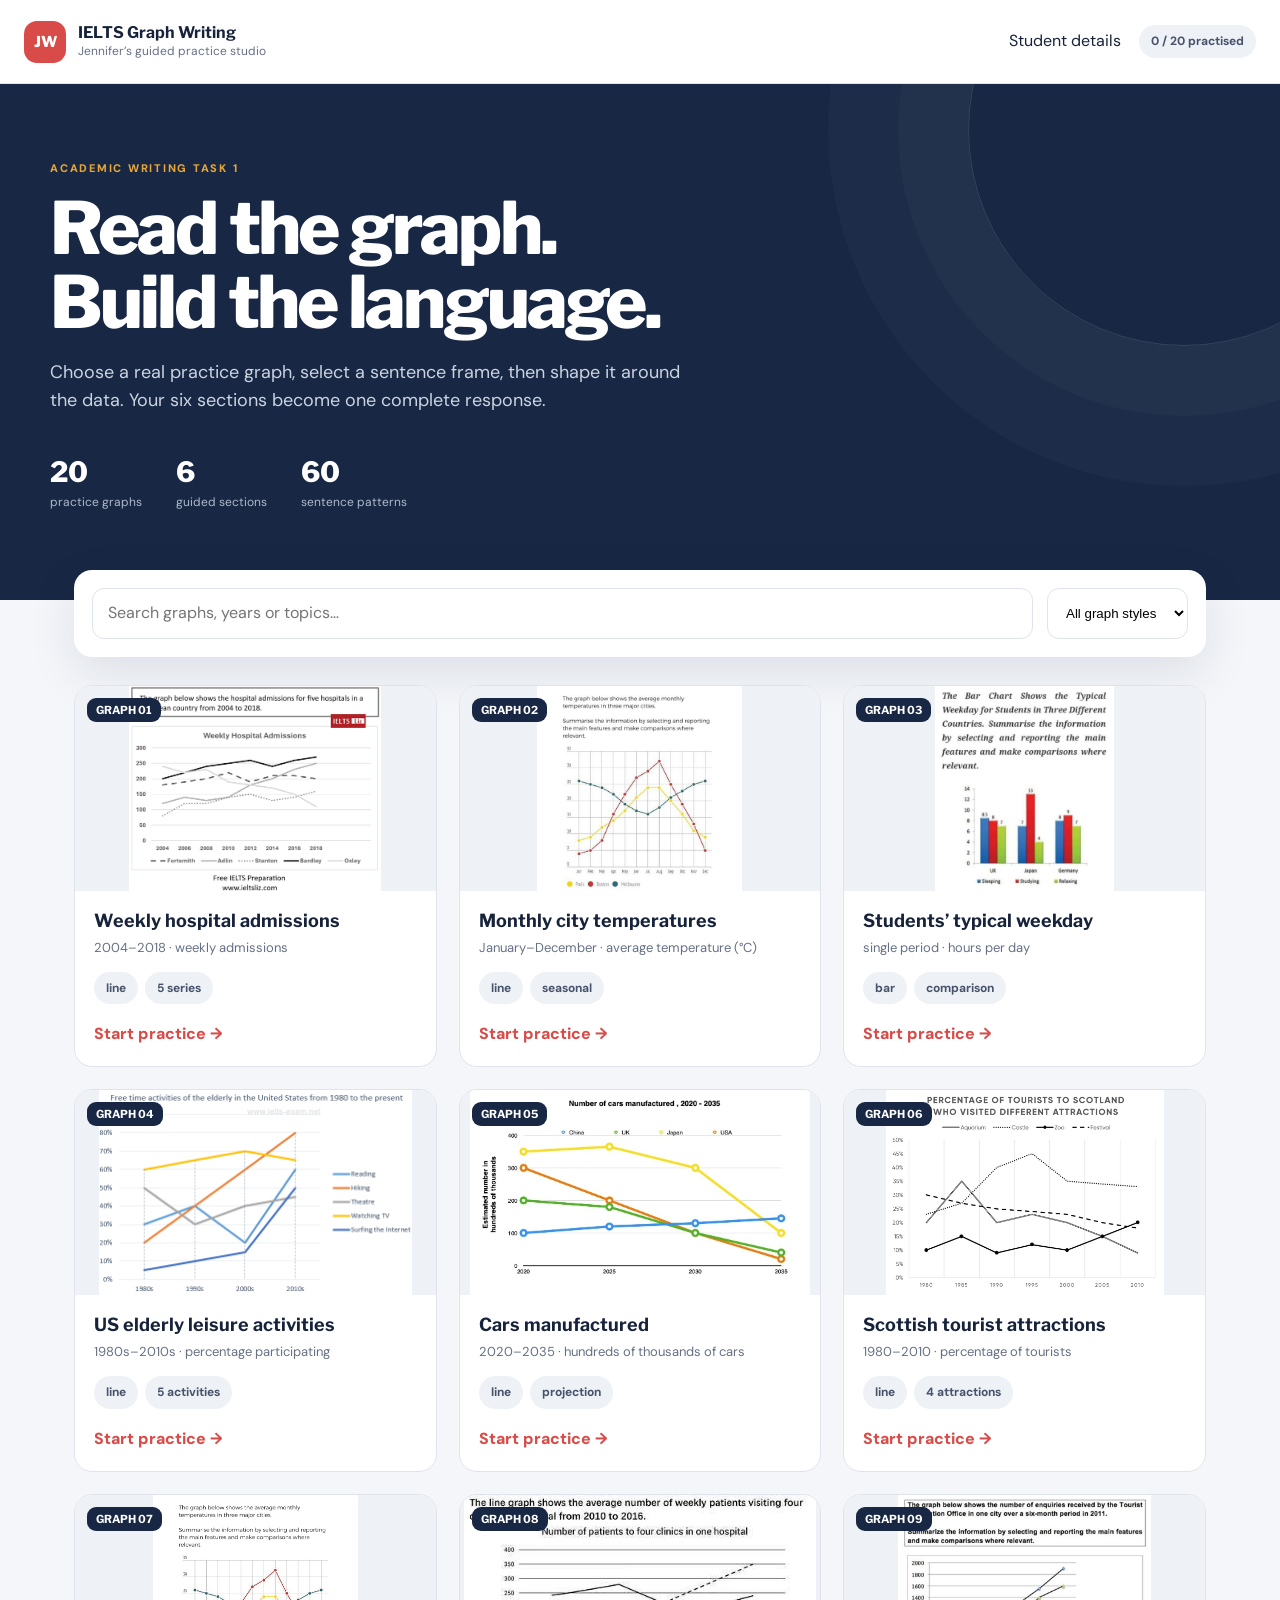
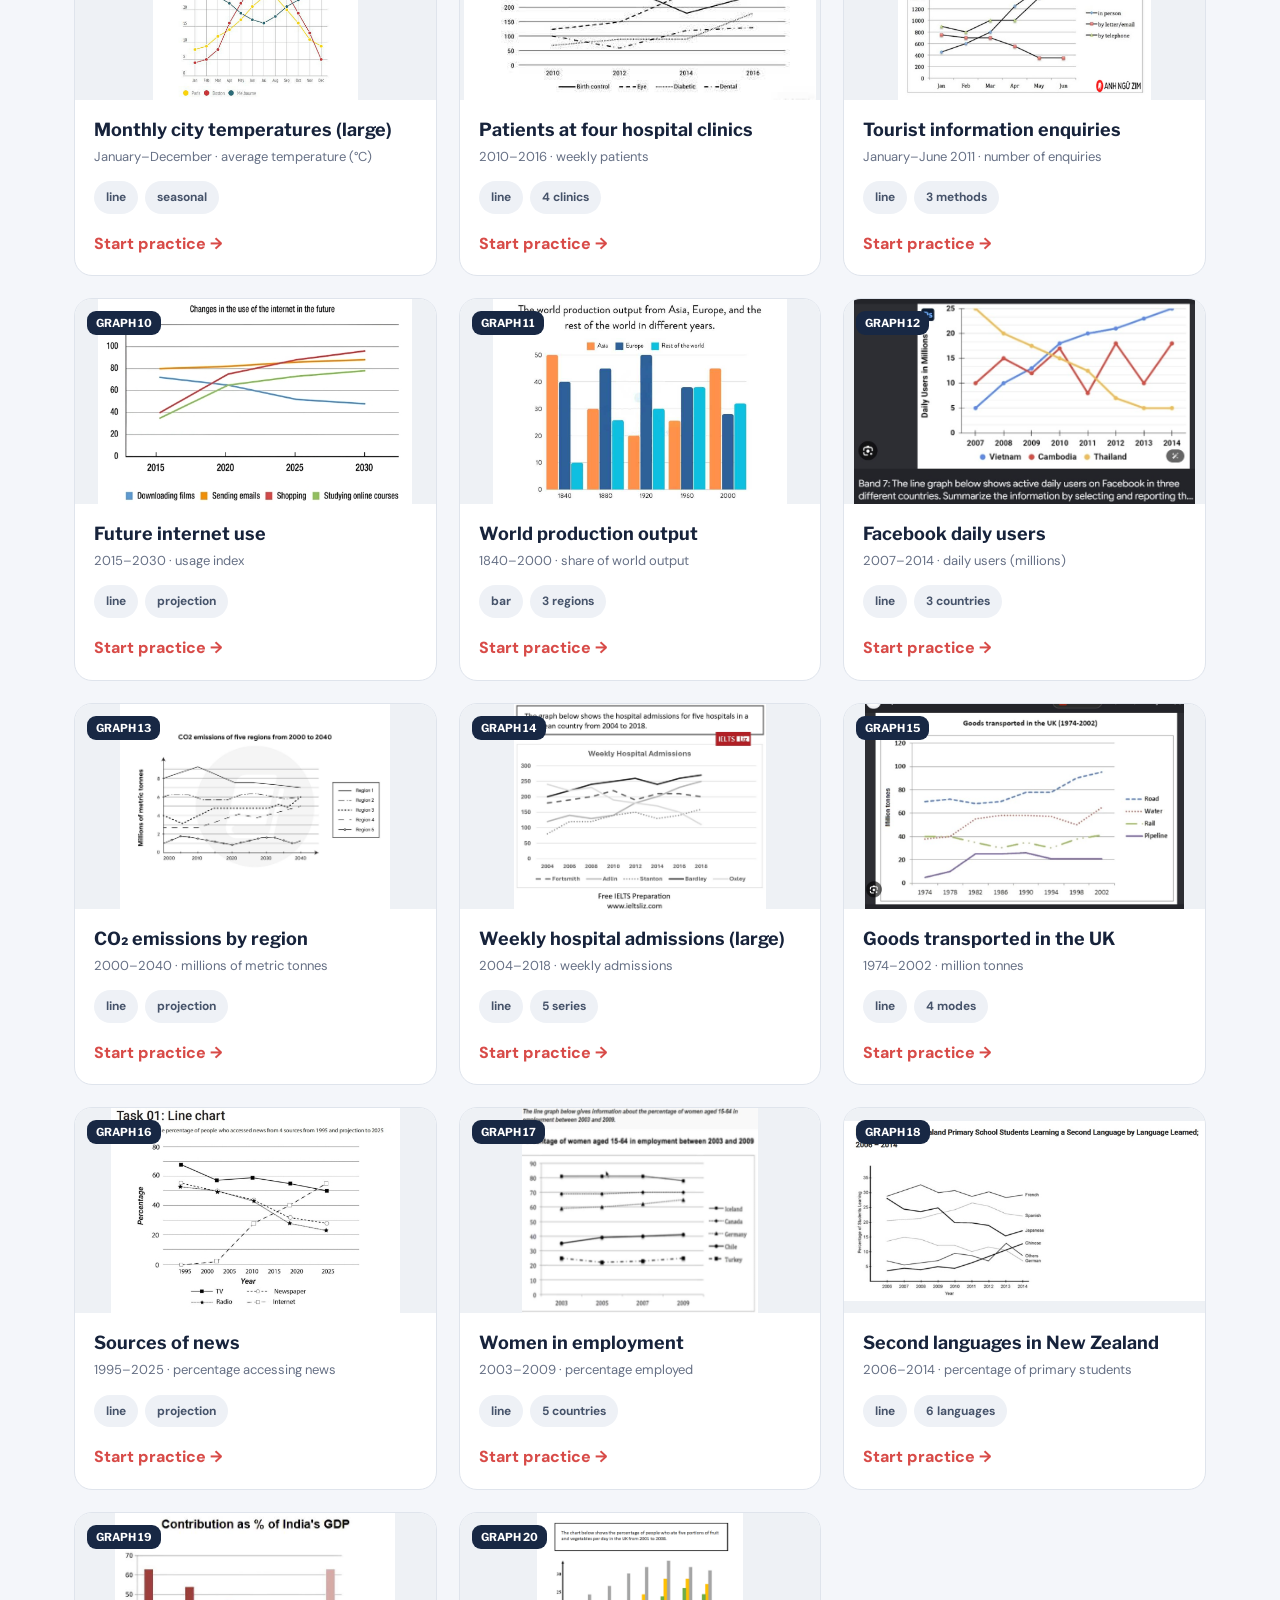
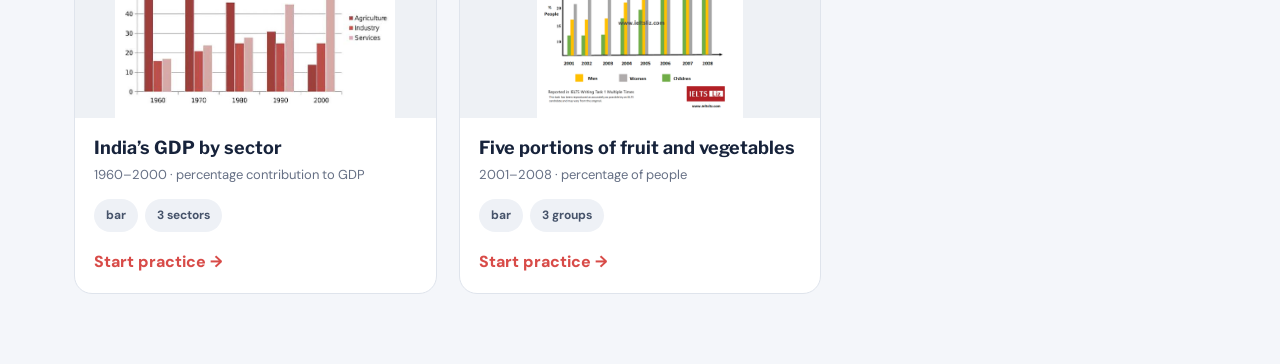
==== index.html @ ed16d9c5 "Build expandable IELTS graph writing practice site" ====
<!doctype html>
<html lang="en">
<head>
  <meta charset="UTF-8">
  <meta name="viewport" content="width=device-width, initial-scale=1.0">
  <meta name="description" content="Guided IELTS Academic Writing Task 1 graph practice with sentence patterns and feedback.">
  <title>IELTS Graph Writing Studio</title>
  <link rel="preconnect" href="https://fonts.googleapis.com">
  <link rel="preconnect" href="https://fonts.gstatic.com" crossorigin>
  <link href="https://fonts.googleapis.com/css2?family=DM+Sans:wght@400;500;600;700&family=Libre+Franklin:wght@600;700;800&display=swap" rel="stylesheet">
  <link rel="stylesheet" href="styles.css">
</head>
<body>
  <a class="skip-link" href="#app">Skip to practice</a>
  <header class="site-header">
    <a class="brand" href="#/" aria-label="IELTS Graph Writing Studio home">
      <span class="brand-mark">JW</span>
      <span><strong>IELTS Graph Writing</strong><small>Jennifer’s guided practice studio</small></span>
    </a>
    <div class="header-actions">
      <button class="quiet-button" id="student-button" type="button">Student details</button>
      <span class="progress-pill" id="global-progress">0 / 20 practised</span>
    </div>
  </header>
  <main id="app" tabindex="-1"></main>
  <div id="toast" class="toast" role="status" aria-live="polite"></div>

  <dialog id="student-dialog">
    <form method="dialog" id="student-form">
      <div class="dialog-heading">
        <div><p class="eyebrow">Your learning record</p><h2>Student details</h2></div>
        <button class="icon-button" value="cancel" aria-label="Close">×</button>
      </div>
      <label>Name<input id="student-name" autocomplete="name" required placeholder="Your name"></label>
      <label>Class / access code<input id="access-code" type="password" autocomplete="current-password" placeholder="Provided by your teacher"></label>
      <p class="form-note">Your name is saved only on this device. The access code is sent only to the teacher’s secure review service.</p>
      <button class="primary-button" value="save">Save details</button>
    </form>
  </dialog>

  <script src="data.js"></script>
  <script src="app.js"></script>
</body>
</html>
---- styles.css ----
:root{--ink:#17233b;--muted:#667085;--paper:#fff;--wash:#f4f6fa;--line:#dfe4ec;--navy:#182844;--red:#d84b48;--gold:#e8a735;--shadow:0 16px 48px rgba(20,34,60,.10);--radius:22px}
*{box-sizing:border-box}html{scroll-behavior:smooth}body{margin:0;background:var(--wash);color:var(--ink);font-family:'DM Sans',sans-serif;line-height:1.55}button,input,textarea{font:inherit}.skip-link{position:absolute;left:-999px}.skip-link:focus{left:16px;top:16px;z-index:20;background:#fff;padding:10px}.site-header{height:84px;padding:0 max(24px,calc((100vw - 1240px)/2));display:flex;align-items:center;justify-content:space-between;background:rgba(255,255,255,.94);border-bottom:1px solid var(--line);position:sticky;top:0;z-index:10;backdrop-filter:blur(12px)}.brand{display:flex;gap:12px;align-items:center;color:var(--ink);text-decoration:none}.brand-mark{width:42px;height:42px;border-radius:13px;background:var(--red);color:#fff;display:grid;place-items:center;font:800 15px 'Libre Franklin'}.brand strong,.brand small{display:block}.brand strong{font:700 16px 'Libre Franklin'}.brand small{font-size:12px;color:var(--muted)}.header-actions{display:flex;gap:12px;align-items:center}.quiet-button,.icon-button{border:0;background:transparent;color:var(--ink);cursor:pointer}.progress-pill,.tag{border-radius:999px;background:#eef1f6;color:#46536a;padding:7px 12px;font-size:12px;font-weight:700}.hero{background:var(--navy);color:white;padding:76px max(24px,calc((100vw - 1180px)/2)) 86px;position:relative;overflow:hidden}.hero:after{content:"";position:absolute;width:430px;height:430px;border:1px solid rgba(255,255,255,.12);border-radius:50%;right:-120px;top:-170px;box-shadow:0 0 0 70px rgba(255,255,255,.025),0 0 0 140px rgba(255,255,255,.02)}.eyebrow{text-transform:uppercase;letter-spacing:.16em;font-size:11px;font-weight:800;color:var(--gold);margin:0 0 14px}.hero h1{font:800 clamp(38px,6vw,72px)/1.03 'Libre Franklin';max-width:850px;margin:0 0 20px;letter-spacing:-.04em}.hero-copy{max-width:660px;color:#cbd3e1;font-size:18px}.hero-stats{display:flex;gap:34px;margin-top:40px}.hero-stats strong{display:block;font:800 28px 'Libre Franklin'}.hero-stats span{font-size:12px;color:#aeb8ca}.dashboard{max-width:1180px;margin:-30px auto 70px;padding:0 24px;position:relative}.toolbar{background:white;border-radius:18px;padding:18px;display:flex;gap:14px;box-shadow:var(--shadow);margin-bottom:28px}.search{flex:1;border:1px solid var(--line);border-radius:12px;padding:12px 15px;min-width:0}.filter{border:1px solid var(--line);background:white;border-radius:12px;padding:0 14px}.graph-grid{display:grid;grid-template-columns:repeat(3,1fr);gap:22px}.graph-card{background:white;border-radius:18px;overflow:hidden;border:1px solid var(--line);transition:.2s;display:flex;flex-direction:column}.graph-card:hover{transform:translateY(-4px);box-shadow:var(--shadow)}.thumb-wrap{height:205px;background:#eef1f5;position:relative;overflow:hidden}.thumb-wrap img{width:100%;height:100%;object-fit:contain}.card-number{position:absolute;left:12px;top:12px;background:var(--navy);color:#fff;border-radius:9px;padding:5px 9px;font:700 11px 'Libre Franklin'}.complete-mark{position:absolute;right:12px;top:12px;background:#17875d;color:white;border-radius:50%;width:27px;height:27px;display:grid;place-items:center}.card-body{padding:19px;display:flex;flex-direction:column;flex:1}.card-body h3{font:700 18px 'Libre Franklin';margin:0 0 7px}.meta{font-size:13px;color:var(--muted)}.tags{display:flex;gap:7px;margin:14px 0 18px}.start-link{margin-top:auto;color:var(--red);font-weight:800;text-decoration:none}.empty{grid-column:1/-1;text-align:center;padding:60px;color:var(--muted)}
.practice-shell{max-width:1360px;margin:0 auto;padding:28px 24px 80px}.breadcrumbs{display:flex;align-items:center;gap:10px;color:var(--muted);font-size:13px;margin-bottom:20px}.breadcrumbs a{color:var(--muted)}.practice-grid{display:grid;grid-template-columns:minmax(360px,46%) minmax(440px,54%);gap:24px;align-items:start}.graph-panel{background:white;border:1px solid var(--line);border-radius:var(--radius);padding:18px;position:sticky;top:108px}.graph-panel img{width:100%;max-height:590px;object-fit:contain;background:#f7f8fa;border-radius:14px}.graph-panel h1{font:800 28px 'Libre Franklin';margin:18px 0 5px}.prompt{color:var(--muted);margin:0}.coach-tip{background:#fff8e7;border-left:4px solid var(--gold);padding:13px 15px;margin-top:18px;border-radius:0 10px 10px 0;font-size:13px}.section-stack{display:flex;flex-direction:column;gap:12px}.practice-section{background:white;border:1px solid var(--line);border-radius:18px;overflow:hidden}.section-toggle{width:100%;border:0;background:white;padding:18px;display:flex;align-items:center;gap:14px;text-align:left;cursor:pointer}.section-number{font:800 13px 'Libre Franklin';color:var(--section);background:color-mix(in srgb,var(--section) 11%,white);border-radius:10px;padding:9px}.section-title{flex:1}.section-title strong,.section-title small{display:block}.section-title strong{font:700 16px 'Libre Franklin'}.section-title small{color:var(--muted);font-size:12px}.section-status{width:10px;height:10px;border:2px solid #b7bfcc;border-radius:50%}.section-status.done{background:#17875d;border-color:#17875d}.chevron{font-size:20px;transition:.2s}.practice-section.open .chevron{transform:rotate(180deg)}.section-body{display:none;border-top:1px solid var(--line);padding:18px}.practice-section.open .section-body{display:block}.patterns-label{font-size:12px;color:var(--muted);margin:0 0 10px}.pattern-list{display:flex;gap:8px;overflow-x:auto;padding-bottom:8px}.pattern-chip{border:1px solid var(--line);background:#fff;border-radius:999px;padding:8px 12px;white-space:nowrap;font-size:12px;font-weight:700;cursor:pointer}.pattern-chip.active{background:var(--navy);color:#fff;border-color:var(--navy)}.pattern-preview{background:#f7f8fb;padding:12px 14px;border-radius:11px;font-size:13px;margin:10px 0;color:#46536a;min-height:48px}.answer-label{display:flex;justify-content:space-between;align-items:center;font-size:13px;font-weight:700;margin-bottom:7px}.word-count{font-weight:500;color:var(--muted)}textarea{width:100%;min-height:118px;resize:vertical;border:1px solid #cfd5df;border-radius:12px;padding:13px;line-height:1.55;outline:none}textarea:focus{border-color:#697a9a;box-shadow:0 0 0 3px #e9edf4}.section-actions{display:flex;gap:10px;margin-top:12px}.primary-button,.secondary-button{border:0;border-radius:11px;padding:11px 16px;font-weight:800;cursor:pointer}.primary-button{background:var(--red);color:#fff}.secondary-button{background:#edf0f5;color:var(--ink)}.feedback-box{margin-top:12px;border-radius:12px;padding:13px;background:#f1f8f5;color:#275e4b;font-size:13px}.feedback-box.warn{background:#fff5e8;color:#80531b}.model-box{background:#f5f1fb;border-radius:12px;padding:13px;margin-top:10px;font-size:13px;color:#4e3d6b}.review-bar{background:var(--navy);color:white;border-radius:18px;padding:18px;display:flex;align-items:center;justify-content:space-between;gap:15px;margin-top:16px}.review-bar p{margin:0;color:#cbd3e1;font-size:13px}.review-bar strong{display:block;color:white}.review-bar button:disabled{opacity:.5;cursor:not-allowed}.results-panel{background:white;border-radius:18px;padding:24px;border:1px solid var(--line);margin-top:16px}.results-panel h2{font:800 24px 'Libre Franklin';margin-top:0}.score{font:800 44px 'Libre Franklin';color:var(--red)}.submission-text{white-space:pre-wrap;background:#f7f8fa;border-radius:12px;padding:16px}.hidden{display:none!important}.toast{position:fixed;left:50%;bottom:25px;transform:translate(-50%,20px);opacity:0;background:#162238;color:white;padding:11px 17px;border-radius:10px;z-index:50;transition:.2s;pointer-events:none}.toast.show{opacity:1;transform:translate(-50%,0)}dialog{border:0;border-radius:20px;padding:0;width:min(460px,calc(100% - 30px));box-shadow:0 30px 100px rgba(0,0,0,.25)}dialog::backdrop{background:rgba(17,27,45,.58)}dialog form{padding:24px}.dialog-heading{display:flex;justify-content:space-between}.dialog-heading h2{margin:0 0 18px;font:800 25px 'Libre Franklin'}.icon-button{font-size:28px}dialog label{display:block;font-weight:700;font-size:13px;margin:12px 0}dialog input{display:block;width:100%;margin-top:6px;border:1px solid var(--line);border-radius:10px;padding:11px}.form-note{font-size:12px;color:var(--muted)}
@media(max-width:900px){.graph-grid{grid-template-columns:repeat(2,1fr)}.practice-grid{grid-template-columns:1fr}.graph-panel{position:static}.hero{padding-top:55px}.hero-stats{gap:18px;flex-wrap:wrap}}
@media(max-width:600px){.site-header{height:72px;padding:0 15px}.brand small,.progress-pill{display:none}.header-actions{gap:3px}.hero{padding:45px 20px 65px}.hero h1{font-size:39px}.hero-copy{font-size:16px}.dashboard{padding:0 14px}.toolbar{flex-direction:column}.graph-grid{grid-template-columns:1fr}.practice-shell{padding:18px 12px 50px}.practice-grid{grid-template-columns:1fr}.graph-panel{padding:12px}.section-toggle{padding:14px}.section-body{padding:14px}.review-bar{align-items:flex-start;flex-direction:column}}
@media(prefers-reduced-motion:reduce){*{scroll-behavior:auto!important;transition:none!important}}
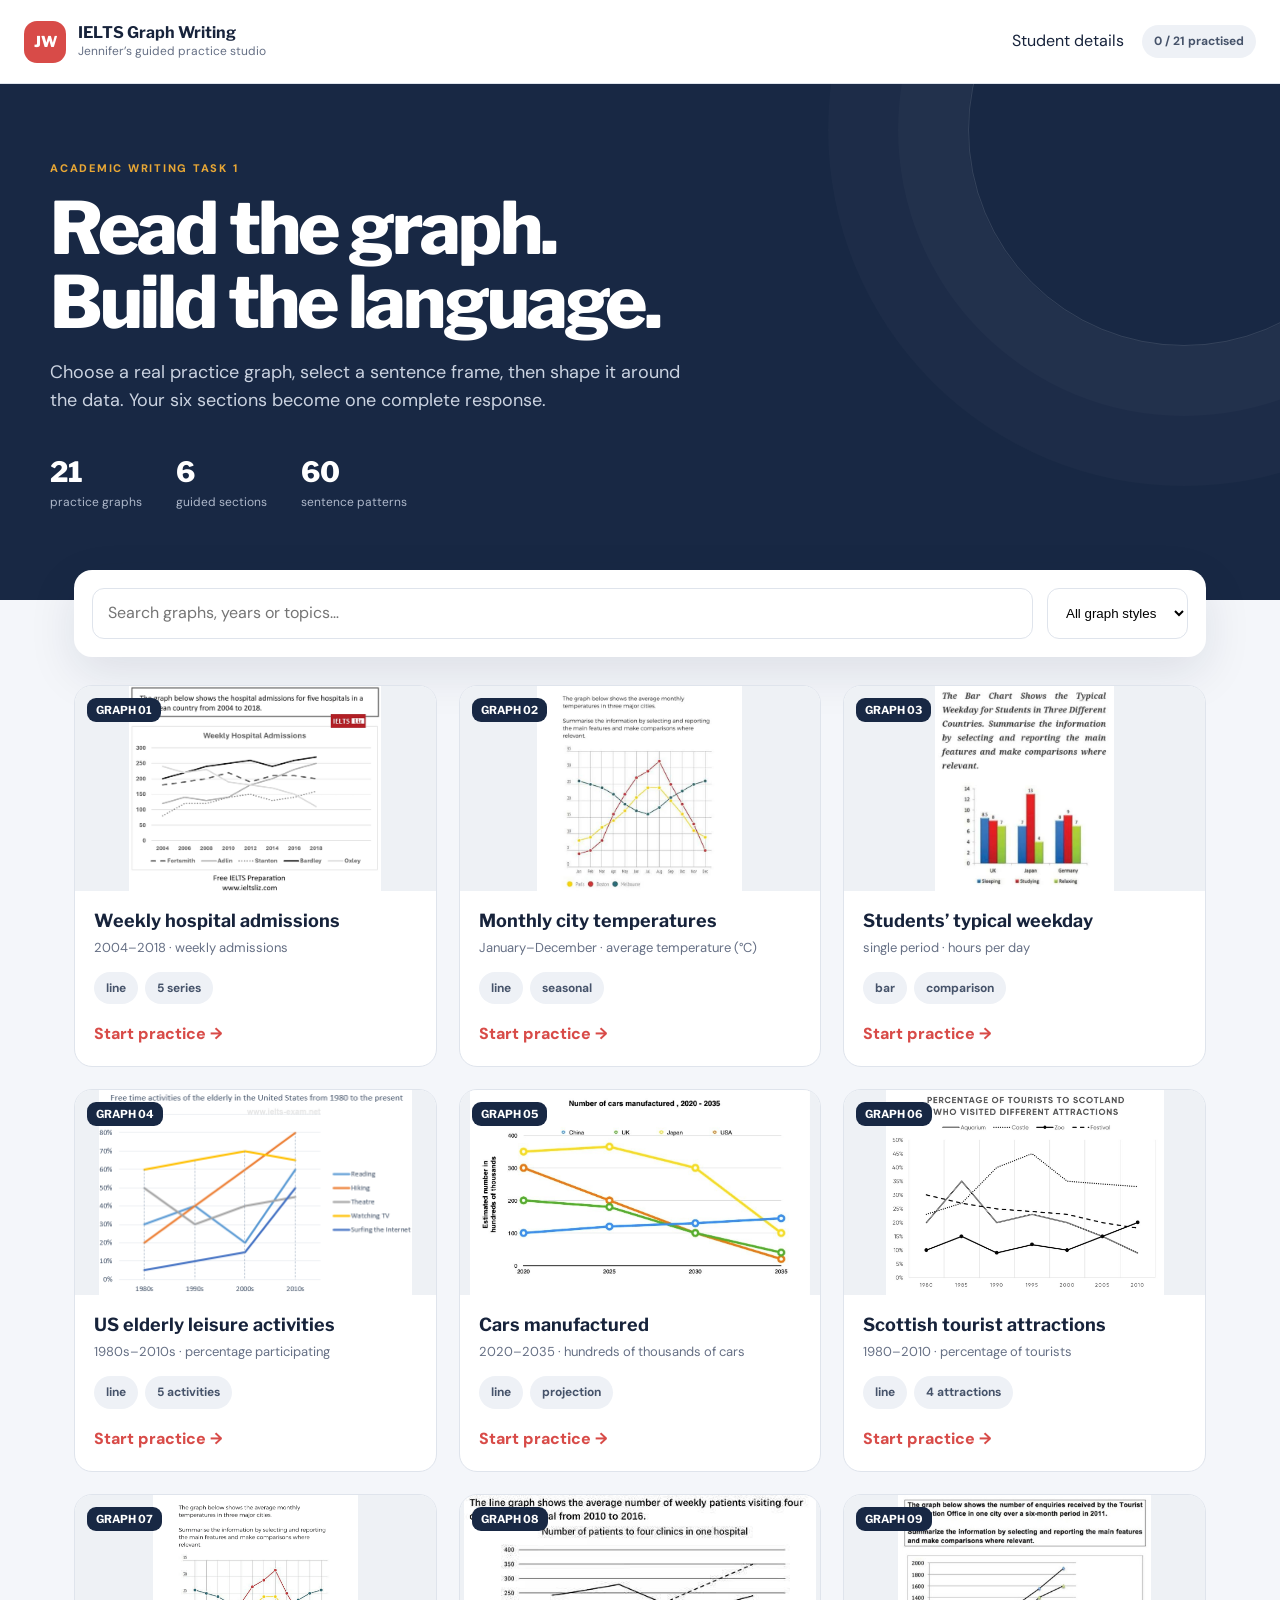
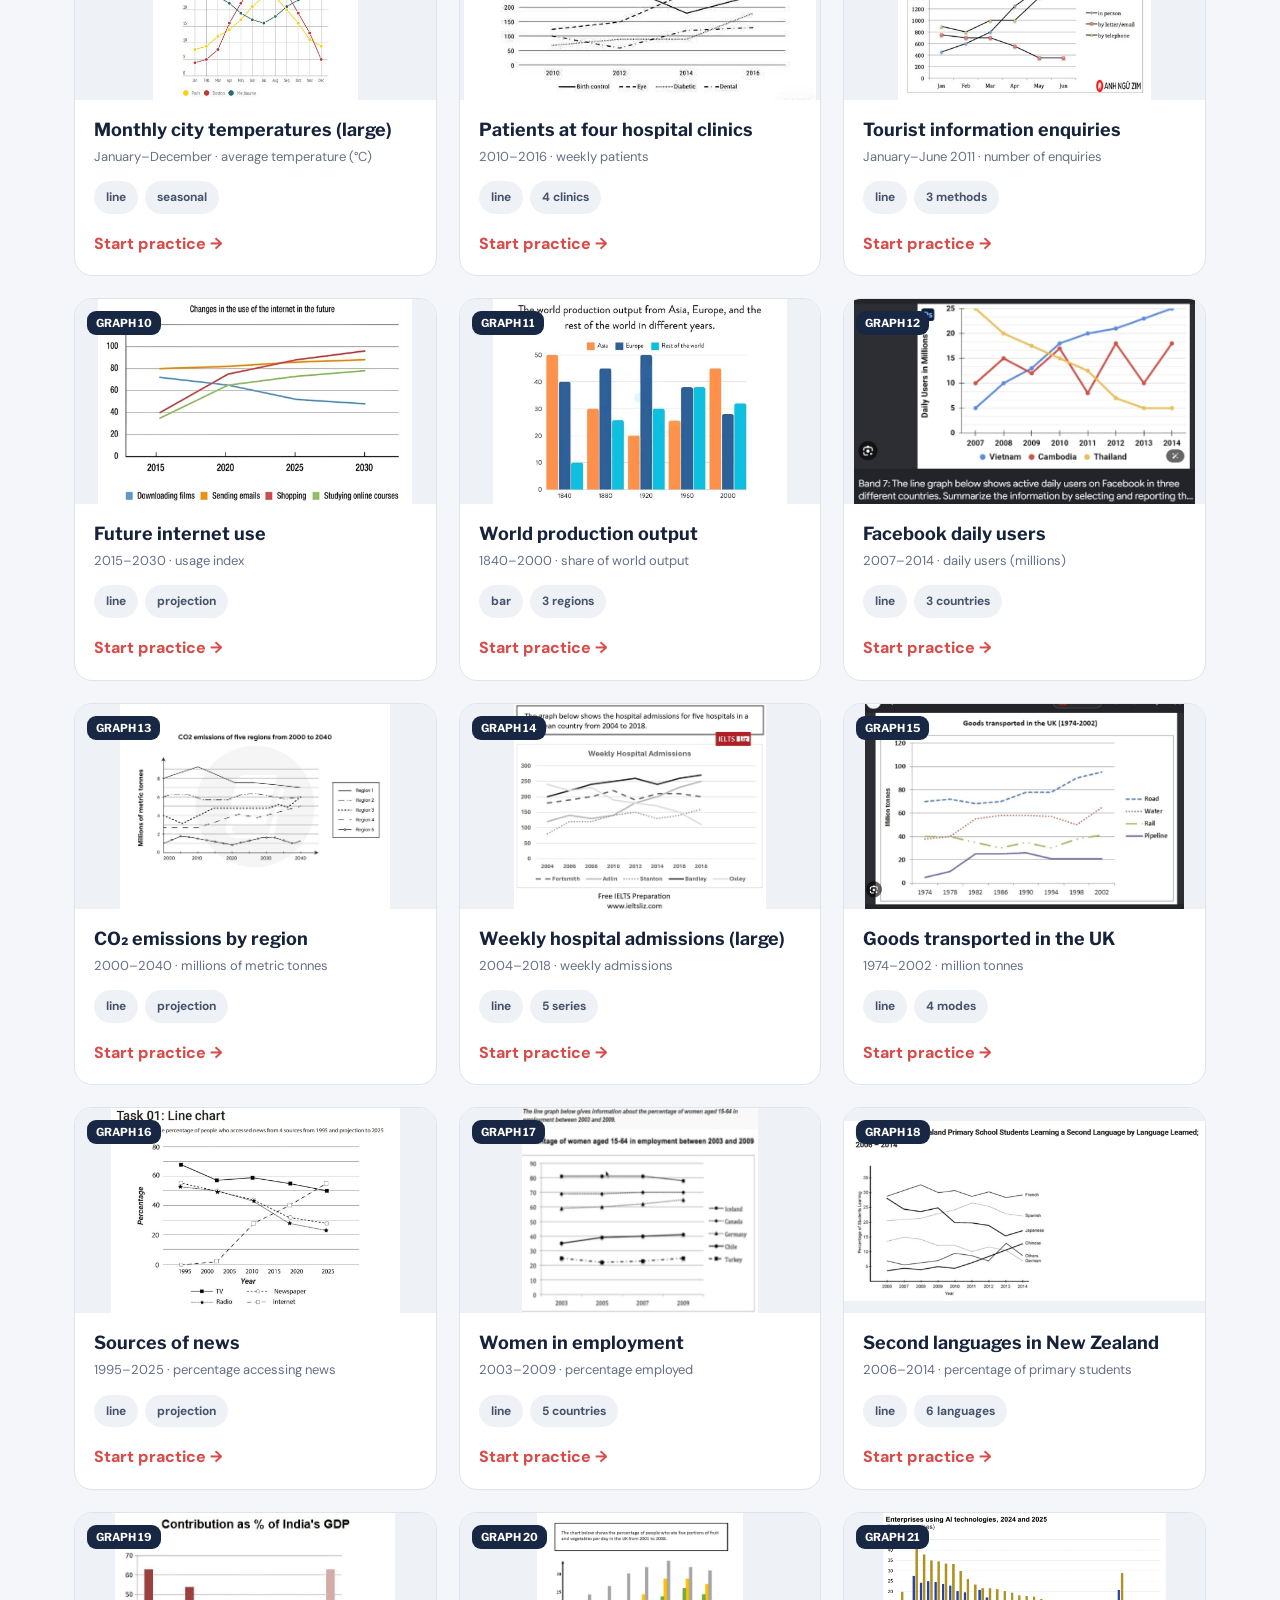
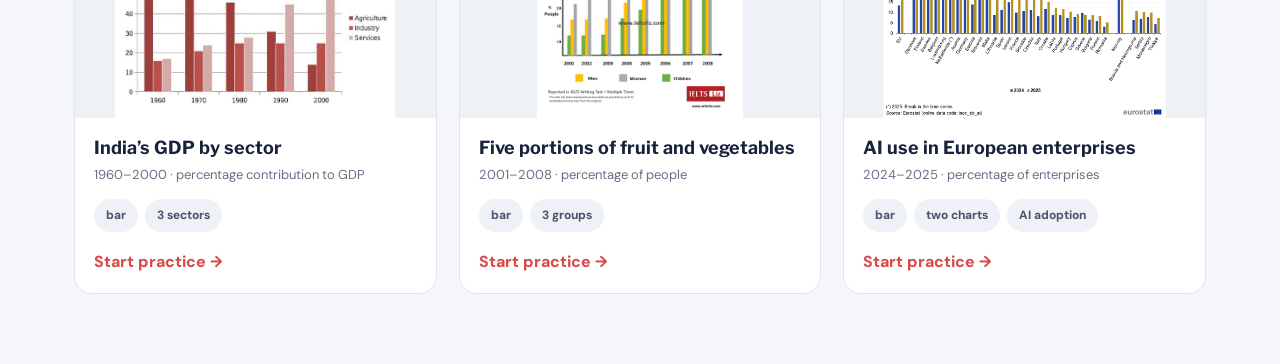
==== commit 3e1520fd: "Add AI adoption exercise and strengthen grammar feedback" ====
--- a/index.html
+++ b/index.html
@@ -5,6 +5,7 @@
   <meta name="viewport" content="width=device-width, initial-scale=1.0">
   <meta name="description" content="Guided IELTS Academic Writing Task 1 graph practice with sentence patterns and feedback.">
   <title>IELTS Graph Writing Studio</title>
+  <link rel="icon" href="data:image/svg+xml,%3Csvg xmlns='http://www.w3.org/2000/svg' viewBox='0 0 64 64'%3E%3Crect width='64' height='64' rx='16' fill='%23d84b48'/%3E%3Ctext x='32' y='40' font-family='Arial' font-size='22' font-weight='700' text-anchor='middle' fill='white'%3EJW%3C/text%3E%3C/svg%3E">
   <link rel="preconnect" href="https://fonts.googleapis.com">
   <link rel="preconnect" href="https://fonts.gstatic.com" crossorigin>
   <link href="https://fonts.googleapis.com/css2?family=DM+Sans:wght@400;500;600;700&family=Libre+Franklin:wght@600;700;800&display=swap" rel="stylesheet">
@@ -19,7 +20,7 @@
     </a>
     <div class="header-actions">
       <button class="quiet-button" id="student-button" type="button">Student details</button>
-      <span class="progress-pill" id="global-progress">0 / 20 practised</span>
+      <span class="progress-pill" id="global-progress">0 / 21 practised</span>
     </div>
   </header>
   <main id="app" tabindex="-1"></main>
@@ -39,6 +40,7 @@
   </dialog>
 
   <script src="data.js"></script>
+  <script src="grammar-checker.js"></script>
   <script src="app.js"></script>
 </body>
 </html>
--- a/styles.css
+++ b/styles.css
@@ -1,6 +1,7 @@
 :root{--ink:#17233b;--muted:#667085;--paper:#fff;--wash:#f4f6fa;--line:#dfe4ec;--navy:#182844;--red:#d84b48;--gold:#e8a735;--shadow:0 16px 48px rgba(20,34,60,.10);--radius:22px}
 *{box-sizing:border-box}html{scroll-behavior:smooth}body{margin:0;background:var(--wash);color:var(--ink);font-family:'DM Sans',sans-serif;line-height:1.55}button,input,textarea{font:inherit}.skip-link{position:absolute;left:-999px}.skip-link:focus{left:16px;top:16px;z-index:20;background:#fff;padding:10px}.site-header{height:84px;padding:0 max(24px,calc((100vw - 1240px)/2));display:flex;align-items:center;justify-content:space-between;background:rgba(255,255,255,.94);border-bottom:1px solid var(--line);position:sticky;top:0;z-index:10;backdrop-filter:blur(12px)}.brand{display:flex;gap:12px;align-items:center;color:var(--ink);text-decoration:none}.brand-mark{width:42px;height:42px;border-radius:13px;background:var(--red);color:#fff;display:grid;place-items:center;font:800 15px 'Libre Franklin'}.brand strong,.brand small{display:block}.brand strong{font:700 16px 'Libre Franklin'}.brand small{font-size:12px;color:var(--muted)}.header-actions{display:flex;gap:12px;align-items:center}.quiet-button,.icon-button{border:0;background:transparent;color:var(--ink);cursor:pointer}.progress-pill,.tag{border-radius:999px;background:#eef1f6;color:#46536a;padding:7px 12px;font-size:12px;font-weight:700}.hero{background:var(--navy);color:white;padding:76px max(24px,calc((100vw - 1180px)/2)) 86px;position:relative;overflow:hidden}.hero:after{content:"";position:absolute;width:430px;height:430px;border:1px solid rgba(255,255,255,.12);border-radius:50%;right:-120px;top:-170px;box-shadow:0 0 0 70px rgba(255,255,255,.025),0 0 0 140px rgba(255,255,255,.02)}.eyebrow{text-transform:uppercase;letter-spacing:.16em;font-size:11px;font-weight:800;color:var(--gold);margin:0 0 14px}.hero h1{font:800 clamp(38px,6vw,72px)/1.03 'Libre Franklin';max-width:850px;margin:0 0 20px;letter-spacing:-.04em}.hero-copy{max-width:660px;color:#cbd3e1;font-size:18px}.hero-stats{display:flex;gap:34px;margin-top:40px}.hero-stats strong{display:block;font:800 28px 'Libre Franklin'}.hero-stats span{font-size:12px;color:#aeb8ca}.dashboard{max-width:1180px;margin:-30px auto 70px;padding:0 24px;position:relative}.toolbar{background:white;border-radius:18px;padding:18px;display:flex;gap:14px;box-shadow:var(--shadow);margin-bottom:28px}.search{flex:1;border:1px solid var(--line);border-radius:12px;padding:12px 15px;min-width:0}.filter{border:1px solid var(--line);background:white;border-radius:12px;padding:0 14px}.graph-grid{display:grid;grid-template-columns:repeat(3,1fr);gap:22px}.graph-card{background:white;border-radius:18px;overflow:hidden;border:1px solid var(--line);transition:.2s;display:flex;flex-direction:column}.graph-card:hover{transform:translateY(-4px);box-shadow:var(--shadow)}.thumb-wrap{height:205px;background:#eef1f5;position:relative;overflow:hidden}.thumb-wrap img{width:100%;height:100%;object-fit:contain}.card-number{position:absolute;left:12px;top:12px;background:var(--navy);color:#fff;border-radius:9px;padding:5px 9px;font:700 11px 'Libre Franklin'}.complete-mark{position:absolute;right:12px;top:12px;background:#17875d;color:white;border-radius:50%;width:27px;height:27px;display:grid;place-items:center}.card-body{padding:19px;display:flex;flex-direction:column;flex:1}.card-body h3{font:700 18px 'Libre Franklin';margin:0 0 7px}.meta{font-size:13px;color:var(--muted)}.tags{display:flex;gap:7px;margin:14px 0 18px}.start-link{margin-top:auto;color:var(--red);font-weight:800;text-decoration:none}.empty{grid-column:1/-1;text-align:center;padding:60px;color:var(--muted)}
-.practice-shell{max-width:1360px;margin:0 auto;padding:28px 24px 80px}.breadcrumbs{display:flex;align-items:center;gap:10px;color:var(--muted);font-size:13px;margin-bottom:20px}.breadcrumbs a{color:var(--muted)}.practice-grid{display:grid;grid-template-columns:minmax(360px,46%) minmax(440px,54%);gap:24px;align-items:start}.graph-panel{background:white;border:1px solid var(--line);border-radius:var(--radius);padding:18px;position:sticky;top:108px}.graph-panel img{width:100%;max-height:590px;object-fit:contain;background:#f7f8fa;border-radius:14px}.graph-panel h1{font:800 28px 'Libre Franklin';margin:18px 0 5px}.prompt{color:var(--muted);margin:0}.coach-tip{background:#fff8e7;border-left:4px solid var(--gold);padding:13px 15px;margin-top:18px;border-radius:0 10px 10px 0;font-size:13px}.section-stack{display:flex;flex-direction:column;gap:12px}.practice-section{background:white;border:1px solid var(--line);border-radius:18px;overflow:hidden}.section-toggle{width:100%;border:0;background:white;padding:18px;display:flex;align-items:center;gap:14px;text-align:left;cursor:pointer}.section-number{font:800 13px 'Libre Franklin';color:var(--section);background:color-mix(in srgb,var(--section) 11%,white);border-radius:10px;padding:9px}.section-title{flex:1}.section-title strong,.section-title small{display:block}.section-title strong{font:700 16px 'Libre Franklin'}.section-title small{color:var(--muted);font-size:12px}.section-status{width:10px;height:10px;border:2px solid #b7bfcc;border-radius:50%}.section-status.done{background:#17875d;border-color:#17875d}.chevron{font-size:20px;transition:.2s}.practice-section.open .chevron{transform:rotate(180deg)}.section-body{display:none;border-top:1px solid var(--line);padding:18px}.practice-section.open .section-body{display:block}.patterns-label{font-size:12px;color:var(--muted);margin:0 0 10px}.pattern-list{display:flex;gap:8px;overflow-x:auto;padding-bottom:8px}.pattern-chip{border:1px solid var(--line);background:#fff;border-radius:999px;padding:8px 12px;white-space:nowrap;font-size:12px;font-weight:700;cursor:pointer}.pattern-chip.active{background:var(--navy);color:#fff;border-color:var(--navy)}.pattern-preview{background:#f7f8fb;padding:12px 14px;border-radius:11px;font-size:13px;margin:10px 0;color:#46536a;min-height:48px}.answer-label{display:flex;justify-content:space-between;align-items:center;font-size:13px;font-weight:700;margin-bottom:7px}.word-count{font-weight:500;color:var(--muted)}textarea{width:100%;min-height:118px;resize:vertical;border:1px solid #cfd5df;border-radius:12px;padding:13px;line-height:1.55;outline:none}textarea:focus{border-color:#697a9a;box-shadow:0 0 0 3px #e9edf4}.section-actions{display:flex;gap:10px;margin-top:12px}.primary-button,.secondary-button{border:0;border-radius:11px;padding:11px 16px;font-weight:800;cursor:pointer}.primary-button{background:var(--red);color:#fff}.secondary-button{background:#edf0f5;color:var(--ink)}.feedback-box{margin-top:12px;border-radius:12px;padding:13px;background:#f1f8f5;color:#275e4b;font-size:13px}.feedback-box.warn{background:#fff5e8;color:#80531b}.model-box{background:#f5f1fb;border-radius:12px;padding:13px;margin-top:10px;font-size:13px;color:#4e3d6b}.review-bar{background:var(--navy);color:white;border-radius:18px;padding:18px;display:flex;align-items:center;justify-content:space-between;gap:15px;margin-top:16px}.review-bar p{margin:0;color:#cbd3e1;font-size:13px}.review-bar strong{display:block;color:white}.review-bar button:disabled{opacity:.5;cursor:not-allowed}.results-panel{background:white;border-radius:18px;padding:24px;border:1px solid var(--line);margin-top:16px}.results-panel h2{font:800 24px 'Libre Franklin';margin-top:0}.score{font:800 44px 'Libre Franklin';color:var(--red)}.submission-text{white-space:pre-wrap;background:#f7f8fa;border-radius:12px;padding:16px}.hidden{display:none!important}.toast{position:fixed;left:50%;bottom:25px;transform:translate(-50%,20px);opacity:0;background:#162238;color:white;padding:11px 17px;border-radius:10px;z-index:50;transition:.2s;pointer-events:none}.toast.show{opacity:1;transform:translate(-50%,0)}dialog{border:0;border-radius:20px;padding:0;width:min(460px,calc(100% - 30px));box-shadow:0 30px 100px rgba(0,0,0,.25)}dialog::backdrop{background:rgba(17,27,45,.58)}dialog form{padding:24px}.dialog-heading{display:flex;justify-content:space-between}.dialog-heading h2{margin:0 0 18px;font:800 25px 'Libre Franklin'}.icon-button{font-size:28px}dialog label{display:block;font-weight:700;font-size:13px;margin:12px 0}dialog input{display:block;width:100%;margin-top:6px;border:1px solid var(--line);border-radius:10px;padding:11px}.form-note{font-size:12px;color:var(--muted)}
+.practice-shell{max-width:1360px;margin:0 auto;padding:28px 24px 80px}.breadcrumbs{display:flex;align-items:center;gap:10px;color:var(--muted);font-size:13px;margin-bottom:20px}.breadcrumbs a{color:var(--muted)}.practice-grid{display:grid;grid-template-columns:minmax(360px,46%) minmax(440px,54%);gap:24px;align-items:start}.graph-panel{background:white;border:1px solid var(--line);border-radius:var(--radius);padding:18px;position:sticky;top:108px}.graph-panel img{width:100%;max-height:590px;object-fit:contain;background:#f7f8fa;border-radius:14px}.graph-images{display:grid;gap:12px}.graph-images figure{margin:0}.graph-images figcaption{font-size:11px;color:var(--muted);padding:4px 2px 0}.graph-images:has(figure+figure) img{max-height:330px}.graph-panel h1{font:800 28px 'Libre Franklin';margin:18px 0 5px}.prompt{color:var(--muted);margin:0}.source-link{display:inline-block;margin-top:10px;color:#35689b;font-size:12px;font-weight:700}.coach-tip{background:#fff8e7;border-left:4px solid var(--gold);padding:13px 15px;margin-top:18px;border-radius:0 10px 10px 0;font-size:13px}.section-stack{display:flex;flex-direction:column;gap:12px}.practice-section{background:white;border:1px solid var(--line);border-radius:18px;overflow:hidden}.section-toggle{width:100%;border:0;background:white;padding:18px;display:flex;align-items:center;gap:14px;text-align:left;cursor:pointer}.section-number{font:800 13px 'Libre Franklin';color:var(--section);background:color-mix(in srgb,var(--section) 11%,white);border-radius:10px;padding:9px}.section-title{flex:1}.section-title strong,.section-title small{display:block}.section-title strong{font:700 16px 'Libre Franklin'}.section-title small{color:var(--muted);font-size:12px}.section-status{width:10px;height:10px;border:2px solid #b7bfcc;border-radius:50%}.section-status.done{background:#17875d;border-color:#17875d}.chevron{font-size:20px;transition:.2s}.practice-section.open .chevron{transform:rotate(180deg)}.section-body{display:none;border-top:1px solid var(--line);padding:18px}.practice-section.open .section-body{display:block}.patterns-label{font-size:12px;color:var(--muted);margin:0 0 10px}.pattern-list{display:flex;gap:8px;overflow-x:auto;padding-bottom:8px}.pattern-chip{border:1px solid var(--line);background:#fff;border-radius:999px;padding:8px 12px;white-space:nowrap;font-size:12px;font-weight:700;cursor:pointer}.pattern-chip.active{background:var(--navy);color:#fff;border-color:var(--navy)}.pattern-preview{background:#f7f8fb;padding:12px 14px;border-radius:11px;font-size:13px;margin:10px 0;color:#46536a;min-height:48px}.answer-label{display:flex;justify-content:space-between;align-items:center;font-size:13px;font-weight:700;margin-bottom:7px}.word-count{font-weight:500;color:var(--muted)}textarea{width:100%;min-height:118px;resize:vertical;border:1px solid #cfd5df;border-radius:12px;padding:13px;line-height:1.55;outline:none}textarea:focus{border-color:#697a9a;box-shadow:0 0 0 3px #e9edf4}.section-actions{display:flex;gap:10px;margin-top:12px}.primary-button,.secondary-button{border:0;border-radius:11px;padding:11px 16px;font-weight:800;cursor:pointer}.primary-button{background:var(--red);color:#fff}.secondary-button{background:#edf0f5;color:var(--ink)}.feedback-box{margin-top:12px;border-radius:12px;padding:13px;background:#f1f8f5;color:#275e4b;font-size:13px}.feedback-box.warn{background:#fff5e8;color:#80531b}.model-box{background:#f5f1fb;border-radius:12px;padding:13px;margin-top:10px;font-size:13px;color:#4e3d6b}.review-bar{background:var(--navy);color:white;border-radius:18px;padding:18px;display:flex;align-items:center;justify-content:space-between;gap:15px;margin-top:16px}.review-bar p{margin:0;color:#cbd3e1;font-size:13px}.review-bar strong{display:block;color:white}.review-bar button:disabled{opacity:.5;cursor:not-allowed}.results-panel{background:white;border-radius:18px;padding:24px;border:1px solid var(--line);margin-top:16px}.results-panel h2{font:800 24px 'Libre Franklin';margin-top:0}.score{font:800 44px 'Libre Franklin';color:var(--red)}.submission-text{white-space:pre-wrap;background:#f7f8fa;border-radius:12px;padding:16px}.hidden{display:none!important}.toast{position:fixed;left:50%;bottom:25px;transform:translate(-50%,20px);opacity:0;background:#162238;color:white;padding:11px 17px;border-radius:10px;z-index:50;transition:.2s;pointer-events:none}.toast.show{opacity:1;transform:translate(-50%,0)}dialog{border:0;border-radius:20px;padding:0;width:min(460px,calc(100% - 30px));box-shadow:0 30px 100px rgba(0,0,0,.25)}dialog::backdrop{background:rgba(17,27,45,.58)}dialog form{padding:24px}.dialog-heading{display:flex;justify-content:space-between}.dialog-heading h2{margin:0 0 18px;font:800 25px 'Libre Franklin'}.icon-button{font-size:28px}dialog label{display:block;font-weight:700;font-size:13px;margin:12px 0}dialog input{display:block;width:100%;margin-top:6px;border:1px solid var(--line);border-radius:10px;padding:11px}.form-note{font-size:12px;color:var(--muted)}
+.grammar-review{margin-top:14px;border:1px solid #fecdca;border-radius:14px;background:#fff7f6;overflow:hidden}.grammar-review.correct{border-color:#b8dfd0;background:#f1f8f5}.review-summary{display:flex;flex-direction:column;gap:2px;padding:14px 16px;background:#fff0ee;color:#7a271a}.grammar-review.correct .review-summary{background:#eaf6f1;color:#275e4b}.review-summary strong{font:700 15px 'Libre Franklin'}.review-summary span{font-size:12px}.issue-list{list-style:none;margin:0;padding:12px;display:flex;flex-direction:column;gap:10px}.issue-card{background:#fff;border:1px solid #fecdca;border-left:4px solid #b42318;border-radius:10px;padding:12px}.issue-card.style-issue{border-color:#f2d48a;border-left-color:#c27a12;background:#fffbef}.issue-category,.issue-section{display:inline-block;border-radius:999px;padding:3px 8px;margin:0 6px 8px 0;font-size:10px;font-weight:800;text-transform:uppercase;letter-spacing:.04em}.issue-category{background:#fee4e2;color:#912018}.issue-section{background:#edf0f5;color:#536077}.style-issue .issue-category{background:#fff0c7;color:#7a4b08}.phrase-comparison{display:grid;grid-template-columns:minmax(0,1fr) auto minmax(0,1fr);gap:10px;align-items:center}.phrase-comparison span{min-width:0}.phrase-comparison small{display:block;color:#667085;font-size:10px;text-transform:uppercase;font-weight:700}.phrase-comparison del{display:block;color:#7a271a;text-decoration-color:#b42318;text-decoration-thickness:2px;overflow-wrap:anywhere}.phrase-comparison ins{display:block;color:#9f1c12;background:#fff0ee;text-decoration:none;font-weight:800;border-radius:5px;padding:2px 4px;overflow-wrap:anywhere}.style-issue .phrase-comparison ins{color:#7a4b08;background:#fff6d8}.issue-explanation{margin:8px 0 0;color:#475467;font-size:12px}.corrected-sentence{margin:0 12px 14px;padding:13px 15px;background:#fff;border:1px solid #fecdca;border-radius:10px}.corrected-sentence strong{display:block;font-size:12px;color:#667085;text-transform:uppercase;letter-spacing:.05em}.corrected-sentence p{margin:5px 0 0;color:#9f1c12;font-weight:700;white-space:pre-wrap}.corrected-sentence.full{margin:14px 0}.style-heading{display:flex;flex-direction:column;padding:13px 16px 0;color:#7a4b08}.style-heading span{font-size:12px}.review-limitation{margin:10px 12px 14px;padding:10px 12px;background:#fff4e5;border-left:3px solid #d88a1d;color:#734d18;border-radius:6px;font-size:12px}.ai-summary{margin-top:10px;padding:13px 15px;background:#eef4ff;color:#294f84;border-radius:12px}.ai-summary p{margin:4px 0 0}.feedback-stale{margin:12px 0 0;padding:10px 12px;background:#f2f4f7;color:#667085;border-radius:9px;font-size:12px}.corrections-title{color:#9f1c12}
 @media(max-width:900px){.graph-grid{grid-template-columns:repeat(2,1fr)}.practice-grid{grid-template-columns:1fr}.graph-panel{position:static}.hero{padding-top:55px}.hero-stats{gap:18px;flex-wrap:wrap}}
-@media(max-width:600px){.site-header{height:72px;padding:0 15px}.brand small,.progress-pill{display:none}.header-actions{gap:3px}.hero{padding:45px 20px 65px}.hero h1{font-size:39px}.hero-copy{font-size:16px}.dashboard{padding:0 14px}.toolbar{flex-direction:column}.graph-grid{grid-template-columns:1fr}.practice-shell{padding:18px 12px 50px}.practice-grid{grid-template-columns:1fr}.graph-panel{padding:12px}.section-toggle{padding:14px}.section-body{padding:14px}.review-bar{align-items:flex-start;flex-direction:column}}
+@media(max-width:600px){.site-header{height:72px;padding:0 15px}.brand small,.progress-pill{display:none}.header-actions{gap:3px}.hero{padding:45px 20px 65px}.hero h1{font-size:39px}.hero-copy{font-size:16px}.dashboard{padding:0 14px}.toolbar{flex-direction:column}.graph-grid{grid-template-columns:1fr}.practice-shell{padding:18px 12px 50px}.practice-grid{grid-template-columns:1fr}.graph-panel{padding:12px}.section-toggle{padding:14px}.section-body{padding:14px}.review-bar{align-items:flex-start;flex-direction:column}.phrase-comparison{grid-template-columns:1fr}.phrase-comparison b{transform:rotate(90deg);justify-self:start}.issue-card{padding:11px}}
 @media(prefers-reduced-motion:reduce){*{scroll-behavior:auto!important;transition:none!important}}
